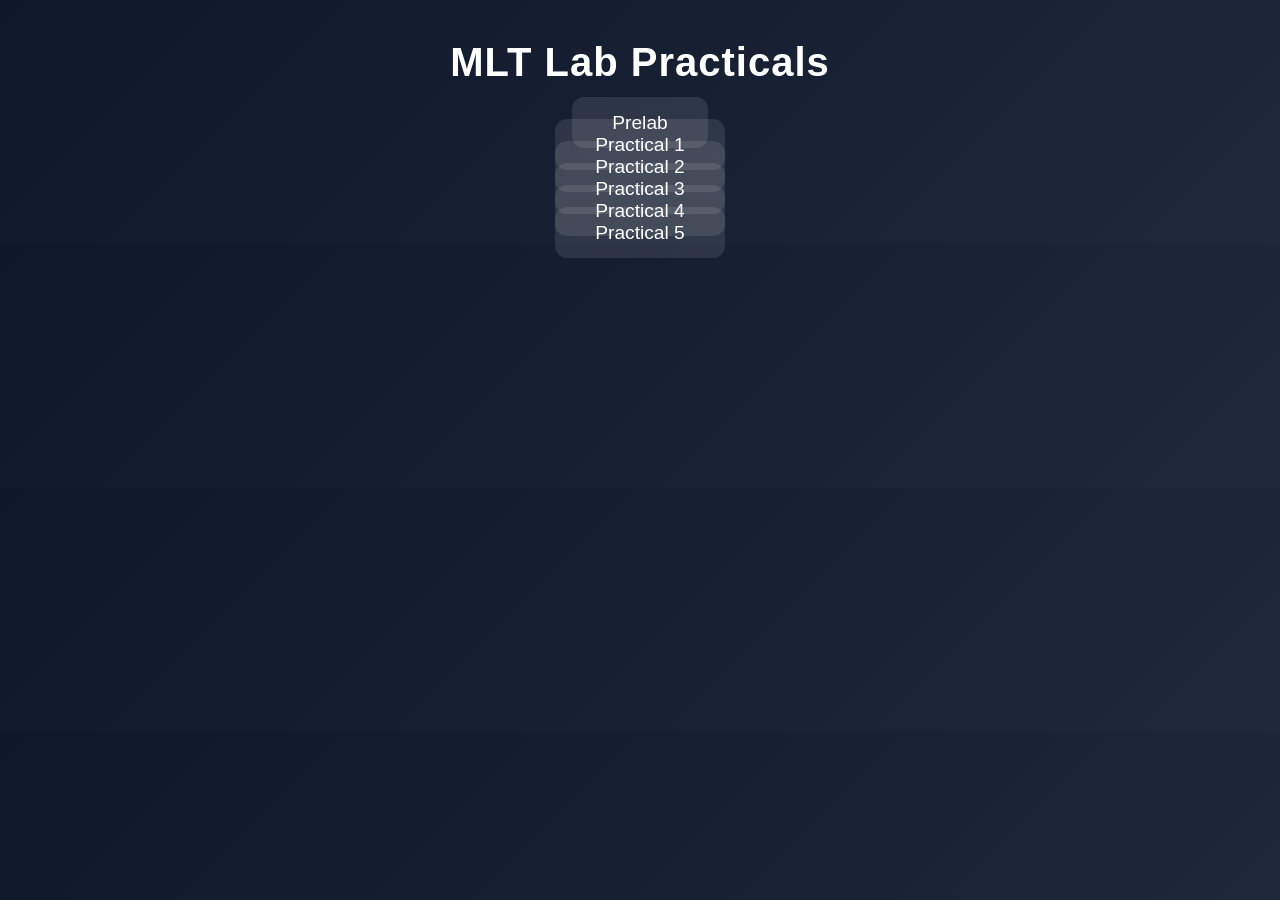
==== index.html @ eccd818d "Deploy practicals" ====
<!DOCTYPE html>
<html>
<head>
<title>MLT Lab</title>
<style>
    body {
        margin: 0;
        font-family: 'Segoe UI', sans-serif;
        background: linear-gradient(135deg, #0f172a, #1e293b);
        color: white;
        text-align: center;
    }

    h1 {
        margin-top: 40px;
        font-size: 2.5rem;
        letter-spacing: 1px;
    }

    .container {
        margin-top: 50px;
        display: flex;
        flex-direction: column;
        align-items: center;
        gap: 20px;
    }

    a {
        text-decoration: none;
        color: white;
        background: rgba(255, 255, 255, 0.1);
        padding: 15px 40px;
        border-radius: 12px;
        font-size: 1.2rem;
        transition: all 0.3s ease;
        backdrop-filter: blur(10px);
        width: 250px;
    }

    a:hover {
        background: #38bdf8;
        color: #0f172a;
        transform: scale(1.05);
        box-shadow: 0 10px 25px rgba(56, 189, 248, 0.4);
    }

    a:active {
        transform: scale(0.95);
    }
</style>
</head>

<body>

<h1>MLT Lab Practicals</h1>

<a href="Prelab/index.html">Prelab</a><br>
<a href="Practical_1/index.html">Practical 1</a><br>
<a href="Practical_2/index.html">Practical 2</a><br>
<a href="Practical_3/index.html">Practical 3</a><br>
<a href="Practical_04/index.html">Practical 4</a><br>
<a href="Practical_5/index.html">Practical 5</a><br>

</body>
</html>
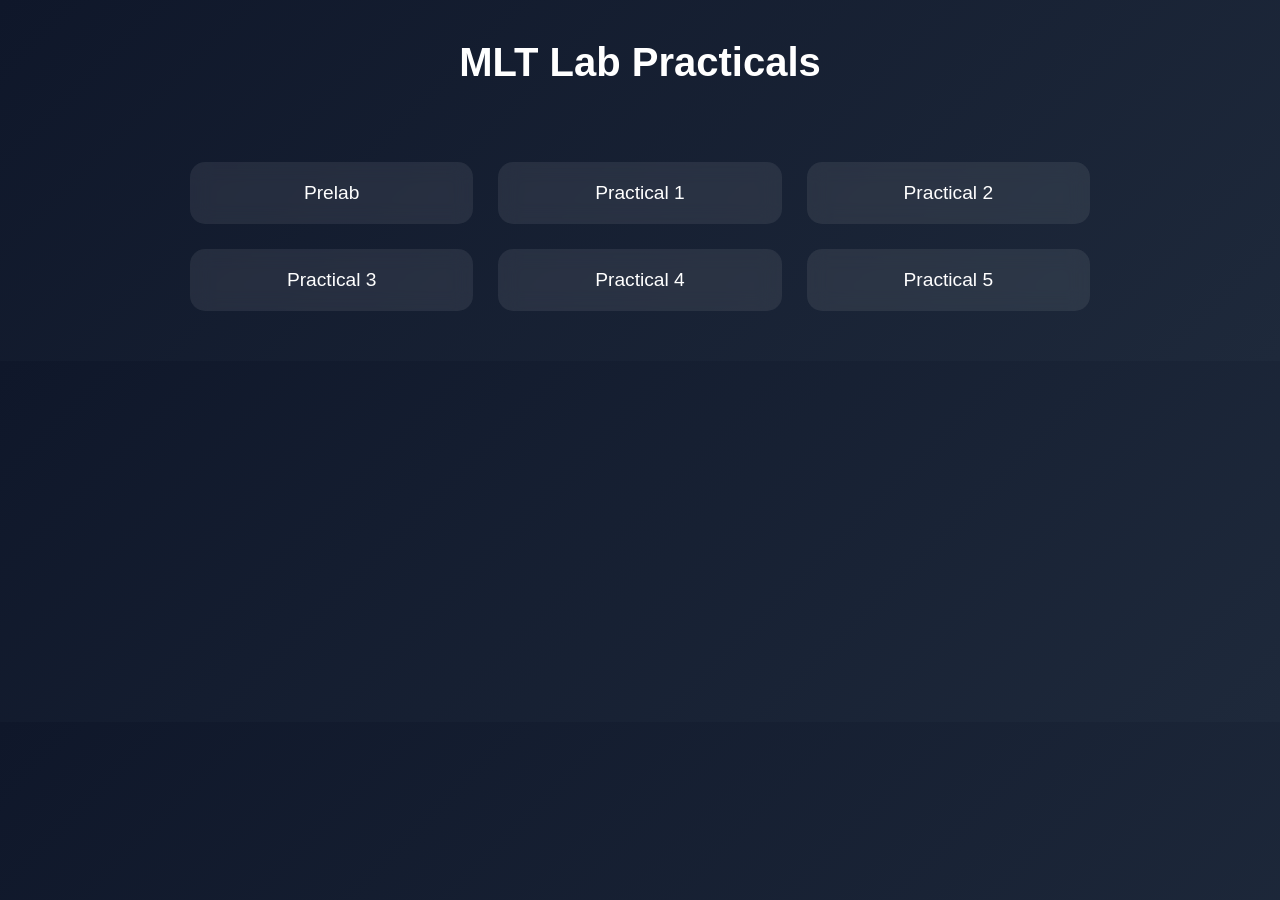
==== commit 07f67b72: "Deploy all practicals" ====
--- a/index.html
+++ b/index.html
@@ -2,45 +2,47 @@
 <html>
 <head>
 <title>MLT Lab</title>
+
 <style>
     body {
         margin: 0;
         font-family: 'Segoe UI', sans-serif;
         background: linear-gradient(135deg, #0f172a, #1e293b);
         color: white;
-        text-align: center;
     }
 
     h1 {
+        text-align: center;
         margin-top: 40px;
         font-size: 2.5rem;
-        letter-spacing: 1px;
     }
 
     .container {
-        margin-top: 50px;
-        display: flex;
-        flex-direction: column;
-        align-items: center;
-        gap: 20px;
+        display: grid;
+        grid-template-columns: repeat(auto-fit, minmax(220px, 1fr));
+        gap: 25px;
+        padding: 50px;
+        max-width: 900px;
+        margin: auto;
     }
 
     a {
+        display: block;
         text-decoration: none;
         color: white;
-        background: rgba(255, 255, 255, 0.1);
-        padding: 15px 40px;
-        border-radius: 12px;
+        background: rgba(255, 255, 255, 0.08);
+        padding: 20px;
+        border-radius: 15px;
+        text-align: center;
         font-size: 1.2rem;
         transition: all 0.3s ease;
         backdrop-filter: blur(10px);
-        width: 250px;
     }
 
     a:hover {
         background: #38bdf8;
         color: #0f172a;
-        transform: scale(1.05);
+        transform: translateY(-5px);
         box-shadow: 0 10px 25px rgba(56, 189, 248, 0.4);
     }
 
@@ -48,18 +50,21 @@
         transform: scale(0.95);
     }
 </style>
+
 </head>
 
 <body>
 
 <h1>MLT Lab Practicals</h1>
 
-<a href="Prelab/index.html">Prelab</a><br>
-<a href="Practical_1/index.html">Practical 1</a><br>
-<a href="Practical_2/index.html">Practical 2</a><br>
-<a href="Practical_3/index.html">Practical 3</a><br>
-<a href="Practical_04/index.html">Practical 4</a><br>
-<a href="Practical_5/index.html">Practical 5</a><br>
+<div class="container">
+    <a href="Prelab/index.html">Prelab</a>
+    <a href="Practical_1/index.html">Practical 1</a>
+    <a href="Practical_2/index.html">Practical 2</a>
+    <a href="Practical_3/index.html">Practical 3</a>
+    <a href="Practical_04/index.html">Practical 4</a>
+    <a href="Practical_5/index.html">Practical 5</a>
+</div>
 
 </body>
 </html>
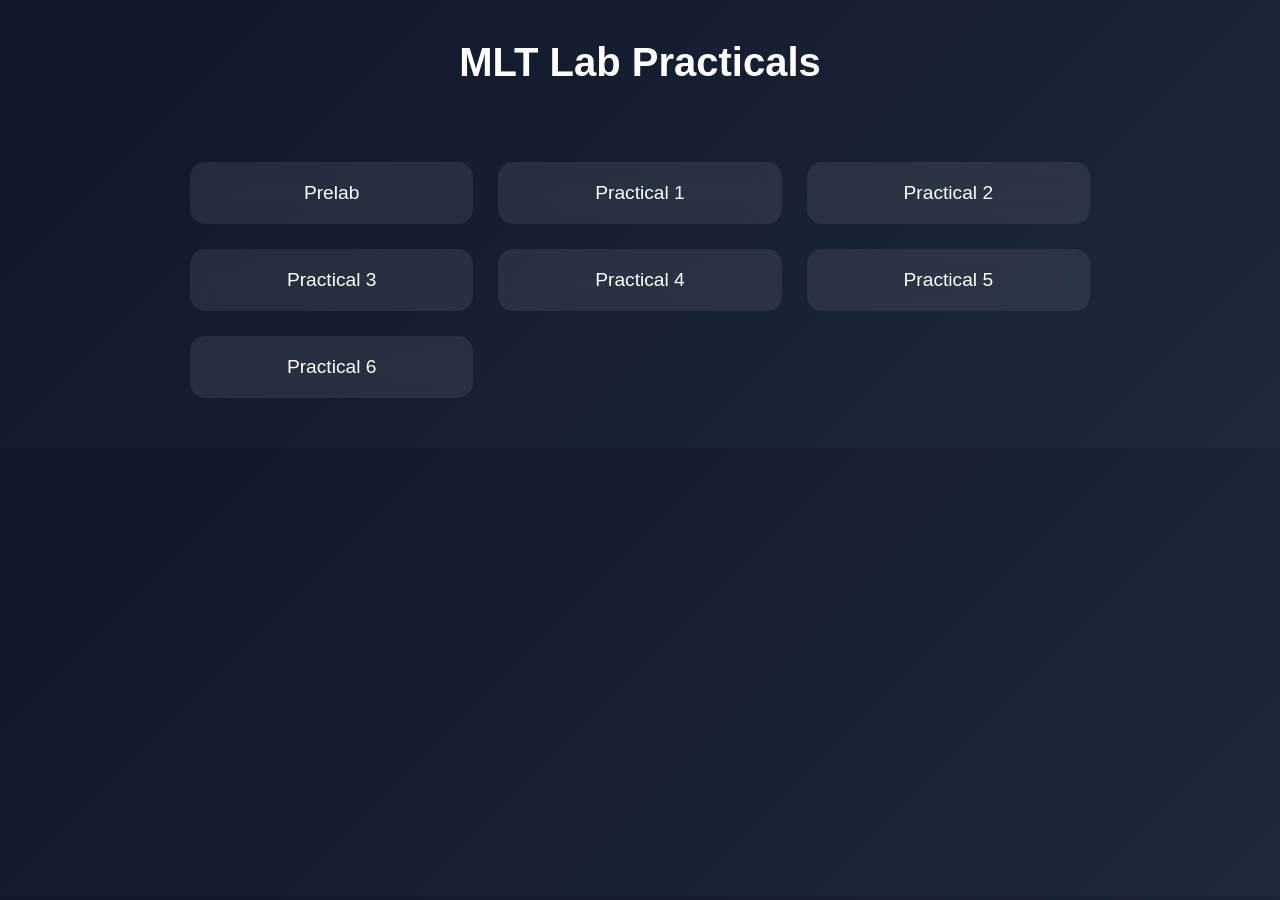
==== commit e76d421f: "P6 Completed" ====
--- a/index.html
+++ b/index.html
@@ -64,6 +64,7 @@
     <a href="Practical_3/index.html">Practical 3</a>
     <a href="Practical_04/index.html">Practical 4</a>
     <a href="Practical_5/index.html">Practical 5</a>
+    <a href="Practical_6/index.html">Practical 6</a>
 </div>
 
 </body>
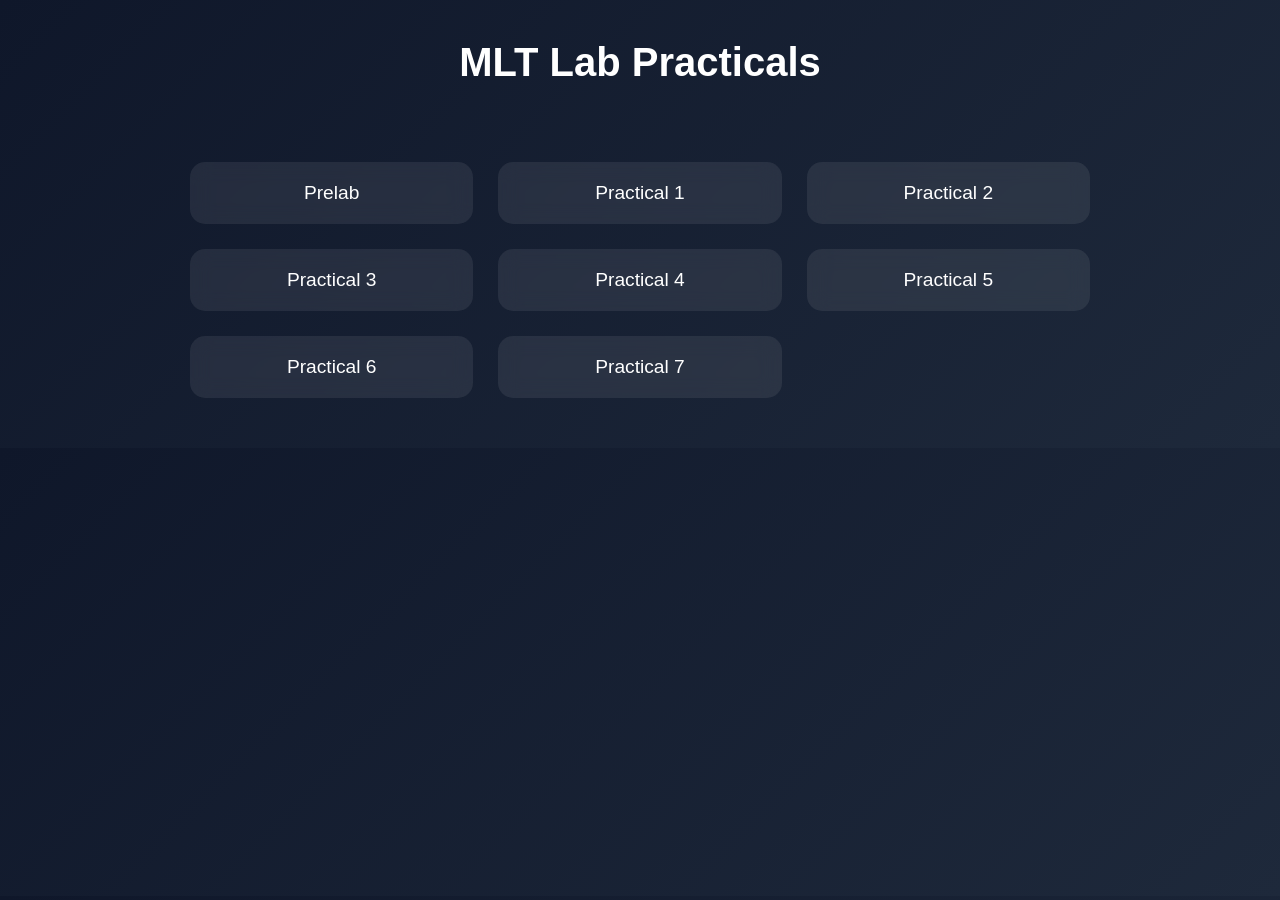
==== commit b70d8c7a: "P7 completed" ====
--- a/index.html
+++ b/index.html
@@ -65,6 +65,7 @@
     <a href="Practical_04/index.html">Practical 4</a>
     <a href="Practical_5/index.html">Practical 5</a>
     <a href="Practical_6/index.html">Practical 6</a>
+    <a href="Practical_7/index.html">Practical 7</a>
 </div>
 
 </body>
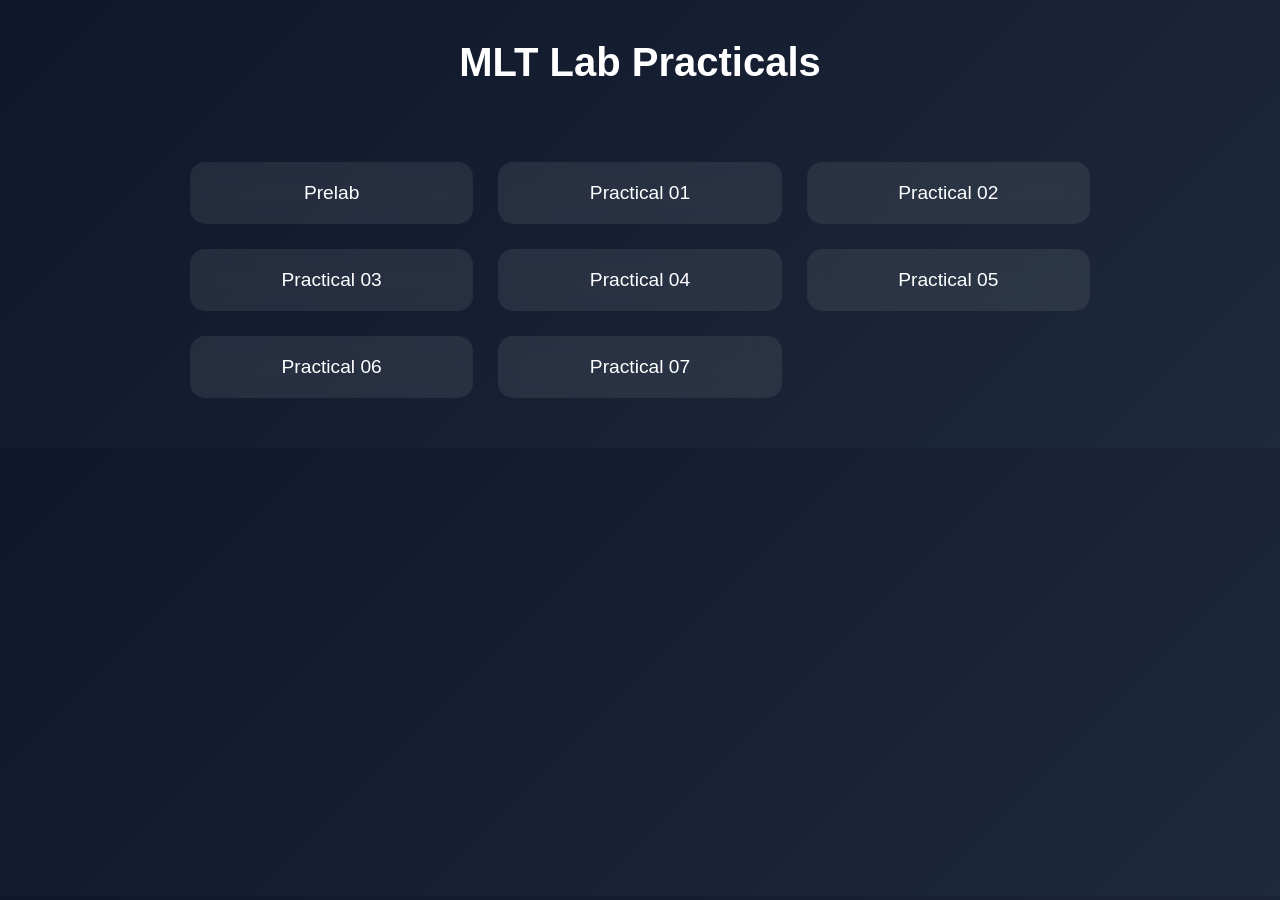
==== commit ab1ae438: "Practical 07 Completed" ====
--- a/index.html
+++ b/index.html
@@ -59,13 +59,13 @@
 
 <div class="container">
     <a href="Prelab/index.html">Prelab</a>
-    <a href="Practical_1/index.html">Practical 1</a>
-    <a href="Practical_2/index.html">Practical 2</a>
-    <a href="Practical_3/index.html">Practical 3</a>
-    <a href="Practical_04/index.html">Practical 4</a>
-    <a href="Practical_5/index.html">Practical 5</a>
-    <a href="Practical_6/index.html">Practical 6</a>
-    <a href="Practical_7/index.html">Practical 7</a>
+    <a href="Practical_1/index.html">Practical 01</a>
+    <a href="Practical_2/index.html">Practical 02</a>
+    <a href="Practical_3/index.html">Practical 03</a>
+    <a href="Practical_04/index.html">Practical 04</a>
+    <a href="Practical_5/index.html">Practical 05</a>
+    <a href="Practical_6/index.html">Practical 06</a>
+    <a href="Practical_7/index.html">Practical 07</a>
 </div>
 
 </body>
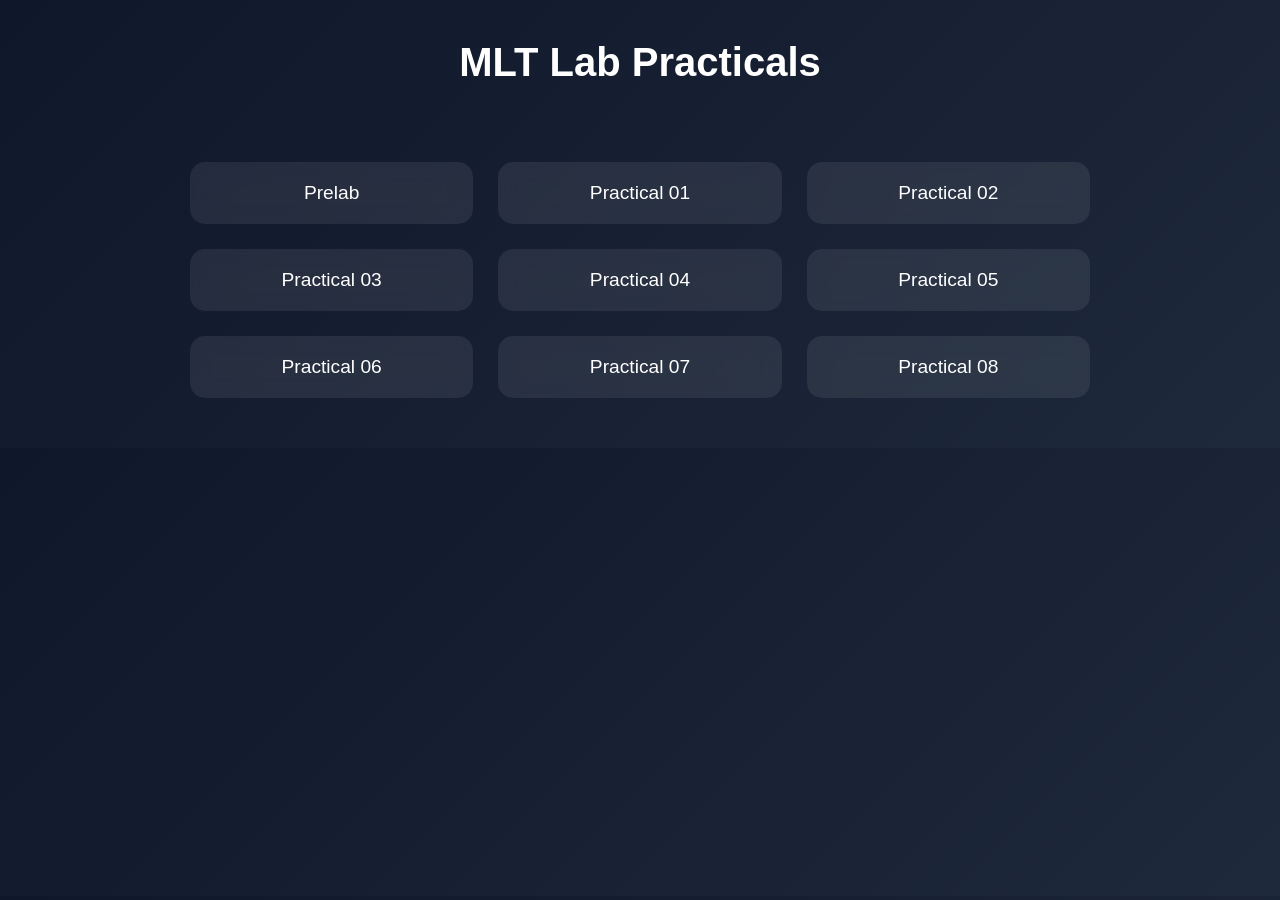
==== commit 636478c9: "Practical 08 completed" ====
--- a/index.html
+++ b/index.html
@@ -66,6 +66,7 @@
     <a href="Practical_5/index.html">Practical 05</a>
     <a href="Practical_6/index.html">Practical 06</a>
     <a href="Practical_7/index.html">Practical 07</a>
+    <a href="Practical_8/index.html">Practical 08</a>
 </div>
 
 </body>
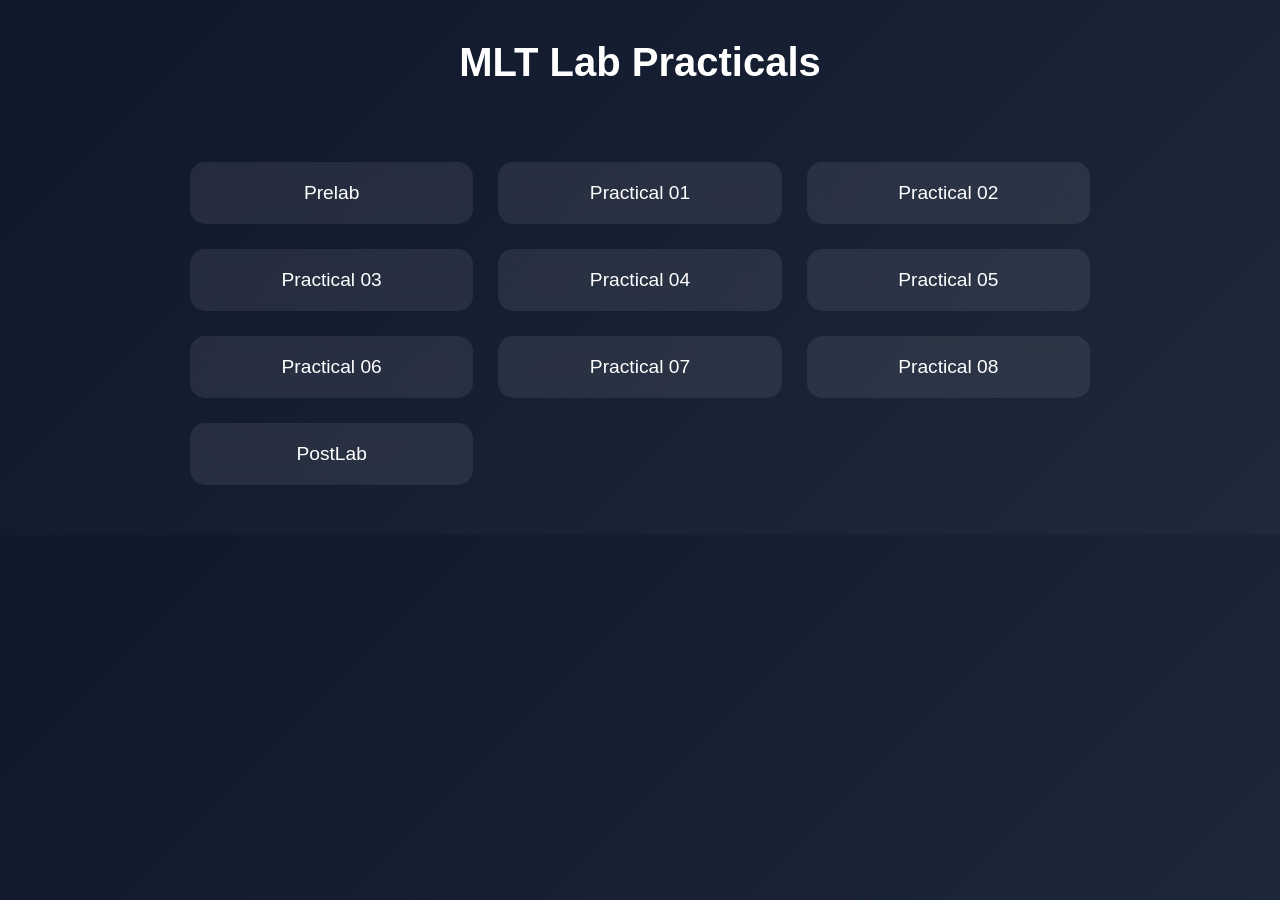
==== commit b17f0d26: "PostLab Completed" ====
--- a/index.html
+++ b/index.html
@@ -67,6 +67,7 @@
     <a href="Practical_6/index.html">Practical 06</a>
     <a href="Practical_7/index.html">Practical 07</a>
     <a href="Practical_8/index.html">Practical 08</a>
+    <a href="PostLab/index.html">PostLab</a>
 </div>
 
 </body>
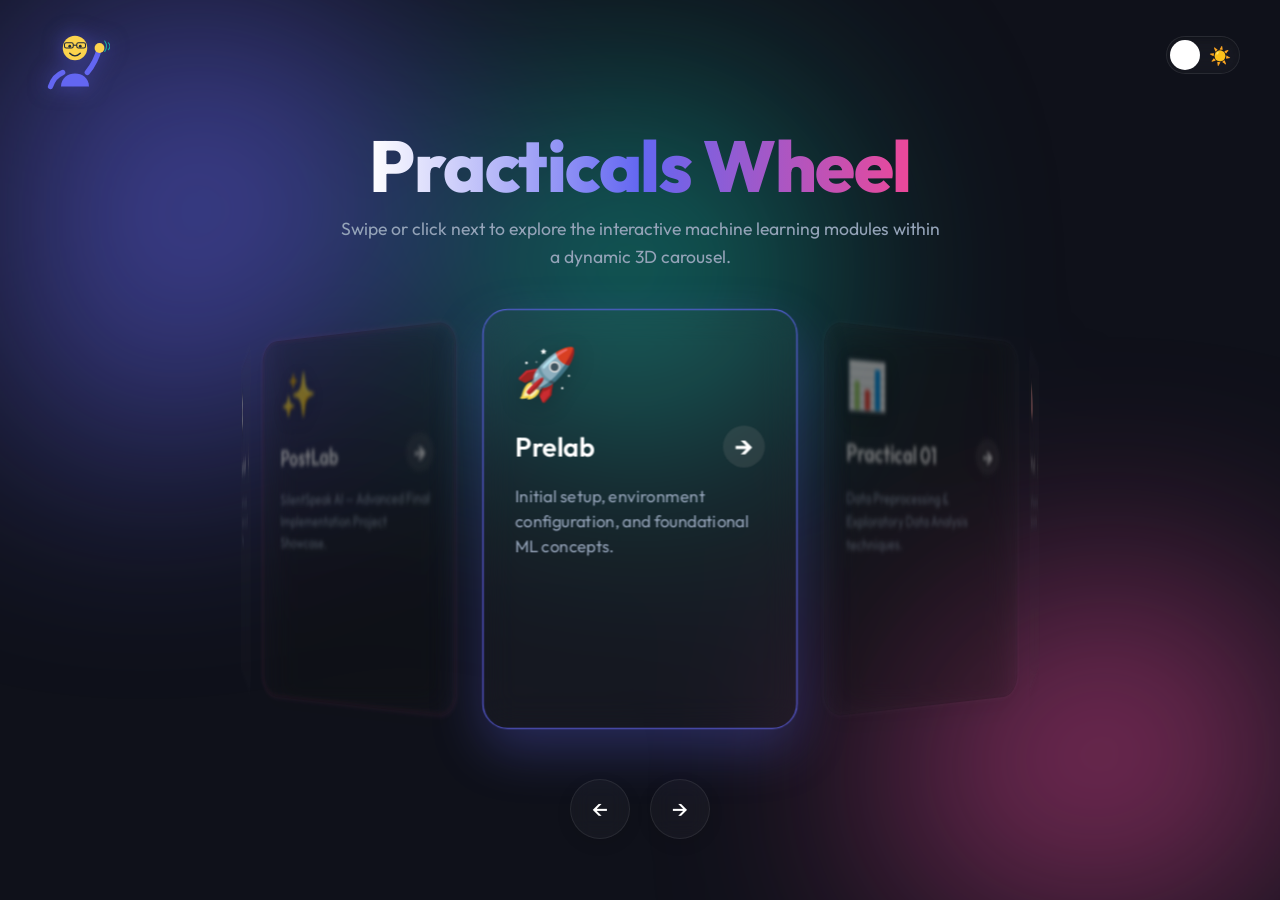
==== commit 00488ab1: "MLT Practicals Completed" ====
--- a/index.html
+++ b/index.html
@@ -1,74 +1,597 @@
 <!DOCTYPE html>
-<html>
+<html lang="en" data-theme="dark">
 <head>
-<title>MLT Lab</title>
-
-<style>
-    body {
-        margin: 0;
-        font-family: 'Segoe UI', sans-serif;
-        background: linear-gradient(135deg, #0f172a, #1e293b);
-        color: white;
-    }
-
-    h1 {
-        text-align: center;
-        margin-top: 40px;
-        font-size: 2.5rem;
-    }
-
-    .container {
-        display: grid;
-        grid-template-columns: repeat(auto-fit, minmax(220px, 1fr));
-        gap: 25px;
-        padding: 50px;
-        max-width: 900px;
-        margin: auto;
-    }
-
-    a {
-        display: block;
-        text-decoration: none;
-        color: white;
-        background: rgba(255, 255, 255, 0.08);
-        padding: 20px;
-        border-radius: 15px;
-        text-align: center;
-        font-size: 1.2rem;
-        transition: all 0.3s ease;
-        backdrop-filter: blur(10px);
-    }
-
-    a:hover {
-        background: #38bdf8;
-        color: #0f172a;
-        transform: translateY(-5px);
-        box-shadow: 0 10px 25px rgba(56, 189, 248, 0.4);
-    }
-
-    a:active {
-        transform: scale(0.95);
-    }
-</style>
-
+    <meta charset="UTF-8">
+    <meta name="viewport" content="width=device-width, initial-scale=1.0">
+    <title>MLT Lab Practicals</title>
+    <link rel="preconnect" href="https://fonts.googleapis.com">
+    <link rel="preconnect" href="https://fonts.gstatic.com" crossorigin>
+    <link href="https://fonts.googleapis.com/css2?family=Outfit:wght@300;400;600;800&display=swap" rel="stylesheet">
+    <style>
+        :root {
+            /* Dark Theme Variables */
+            --bg-dark: #0f111a;
+            --primary: #6366f1;
+            --secondary: #ec4899;
+            --accent: #14b8a6;
+            --glass-bg: rgba(255, 255, 255, 0.03);
+            --glass-border: rgba(255, 255, 255, 0.08);
+            --text-main: #ffffff;
+            --text-muted: #94a3b8;
+            --blob-mix: blend-mode: screen;
+        }
+
+        [data-theme="light"] {
+            /* Light Theme Variables */
+            --bg-dark: #f8fafc;
+            --primary: #4f46e5;
+            --secondary: #db2777;
+            --accent: #0d9488;
+            --glass-bg: rgba(255, 255, 255, 0.85);
+            --glass-border: rgba(0, 0, 0, 0.1);
+            --text-main: #0f172a;
+            --text-muted: #475569;
+            --blob-mix: blend-mode: multiply;
+        }
+
+        * {
+            margin: 0;
+            padding: 0;
+            box-sizing: border-box;
+            font-family: 'Outfit', sans-serif;
+        }
+
+        body {
+            background-color: var(--bg-dark);
+            color: var(--text-main);
+            min-height: 100vh;
+            overflow-x: hidden;
+            display: flex;
+            flex-direction: column;
+            align-items: center;
+            position: relative;
+            transition: background-color 0.5s ease, color 0.5s ease;
+        }
+
+        /* Top Navigation Bar */
+        .top-bar {
+            width: 100%;
+            padding: 20px 40px;
+            display: flex;
+            justify-content: space-between;
+            align-items: center;
+            z-index: 50;
+            position: relative;
+        }
+
+        /* Waving Man SVG Animation */
+        .waving-man {
+            width: 70px;
+            height: 70px;
+            filter: drop-shadow(0 0 10px rgba(99, 102, 241, 0.5));
+        }
+
+        .wave-arm {
+            transform-origin: 135px 150px;
+            animation: wave 2s infinite ease-in-out;
+        }
+        
+        @keyframes wave {
+            0%, 100% { transform: rotate(0deg); }
+            50% { transform: rotate(35deg); }
+        }
+
+        /* Theme Toggle Switch */
+        .theme-switch {
+            position: relative;
+            width: 74px;
+            height: 38px;
+        }
+        
+        .theme-switch input {
+            opacity: 0;
+            width: 0;
+            height: 0;
+        }
+        
+        .theme-slider {
+            position: absolute;
+            cursor: pointer;
+            top: 0; left: 0; right: 0; bottom: 0;
+            background-color: var(--glass-bg);
+            border: 1px solid var(--glass-border);
+            border-radius: 36px;
+            transition: .4s;
+            display: flex;
+            align-items: center;
+            justify-content: space-between;
+            padding: 0 8px;
+            backdrop-filter: blur(10px);
+            box-shadow: inset 0 2px 5px rgba(0,0,0,0.2);
+        }
+        
+        .theme-slider::before {
+            content: "";
+            position: absolute;
+            height: 30px; 
+            width: 30px;
+            left: 3px; 
+            bottom: 3px;
+            background-color: var(--text-main);
+            border-radius: 50%;
+            transition: transform 0.4s cubic-bezier(0.68, -0.55, 0.265, 1.55);
+            z-index: 2;
+        }
+        
+        input:checked + .theme-slider::before {
+            transform: translateX(36px);
+            background-color: var(--primary);
+        }
+        
+        .theme-icon { font-size: 1.1rem; z-index: 1; user-select: none; }
+
+        /* Animated Background Blobs */
+        .bg-blobs {
+            position: fixed;
+            top: 0; left: 0;
+            width: 100vw; height: 100vh;
+            z-index: -1;
+            overflow: hidden;
+            filter: blur(120px);
+            opacity: 0.55;
+            mix-blend-mode: var(--blob-mix);
+            transition: opacity 0.5s;
+        }
+
+        .blob {
+            position: absolute;
+            border-radius: 50%;
+            animation: float 20s infinite alternate cubic-bezier(0.4, 0, 0.2, 1);
+        }
+
+        .blob-1 {
+            width: 60vh; height: 60vh;
+            background: var(--primary);
+            top: -10vh; left: -10vw;
+            animation-delay: 0s;
+        }
+
+        .blob-2 {
+            width: 50vh; height: 50vh;
+            background: var(--secondary);
+            bottom: -15vh; right: -5vw;
+            animation-delay: -5s;
+        }
+
+        .blob-3 {
+            width: 40vh; height: 40vh;
+            background: var(--accent);
+            top: 30%; left: 50%;
+            transform: translate(-50%, -50%);
+            animation-delay: -10s;
+        }
+
+        @keyframes float {
+            0% { transform: translate(0, 0) scale(1); }
+            33% { transform: translate(10vw, -10vh) scale(1.1); }
+            66% { transform: translate(-5vw, 15vh) scale(0.9); }
+            100% { transform: translate(0, 0) scale(1); }
+        }
+
+        /* Header Styles */
+        header {
+            text-align: center;
+            margin-top: 1rem;
+            margin-bottom: 3rem;
+            z-index: 10;
+        }
+
+        h1 {
+            font-size: clamp(3rem, 6vw, 4.5rem);
+            font-weight: 800;
+            line-height: 1.1;
+            background: linear-gradient(to right, var(--text-main), var(--primary), var(--secondary));
+            -webkit-background-clip: text;
+            background-clip: text;
+            -webkit-text-fill-color: transparent;
+            margin-bottom: 10px;
+            display: inline-block;
+            letter-spacing: -0.02em;
+        }
+
+        p.subtitle {
+            font-size: 1.1rem;
+            color: var(--text-muted);
+            max-width: 600px;
+            margin: 0 auto;
+            line-height: 1.6;
+        }
+
+        /* 3D Wheel/Carousel */
+        .scene {
+            width: 300px;
+            height: 400px;
+            perspective: 1400px;
+            margin: 0 auto;
+            position: relative;
+            z-index: 10;
+        }
+
+        .carousel {
+            width: 100%;
+            height: 100%;
+            position: absolute;
+            transform-style: preserve-3d;
+            transition: transform 0.6s cubic-bezier(0.2, 0.8, 0.2, 1);
+            cursor: grab;
+        }
+
+        .carousel:active {
+            cursor: grabbing;
+        }
+
+        .card {
+            position: absolute;
+            width: 300px;
+            height: 400px;
+            left: 0;
+            top: 0;
+            background: var(--glass-bg);
+            border: 1px solid var(--glass-border);
+            border-radius: 24px;
+            padding: 30px;
+            text-decoration: none;
+            color: var(--text-main);
+            transition: opacity 0.4s, filter 0.4s, box-shadow 0.4s;
+            backdrop-filter: blur(16px);
+            -webkit-backdrop-filter: blur(16px);
+            display: flex;
+            flex-direction: column;
+            gap: 15px;
+            box-shadow: 0 10px 30px rgba(0,0,0,0.1);
+            transform-style: preserve-3d;
+            backface-visibility: hidden;
+            -webkit-user-drag: none;
+            user-select: none;
+        }
+
+        /* Fix links inside draggable */
+        .card * {
+            pointer-events: none;
+        }
+
+        /* Activate link only on active card */
+        .card.active {
+            pointer-events: auto;
+        }
+        .card.active * {
+            pointer-events: auto;
+        }
+
+        .card-icon {
+            font-size: 3rem;
+            margin-bottom: 5px;
+            display: inline-block;
+            transform: translateZ(30px);
+            filter: drop-shadow(0 5px 10px rgba(0,0,0,0.2));
+        }
+
+        .card-title {
+            font-size: 1.6rem;
+            font-weight: 600;
+            display: flex;
+            align-items: center;
+            justify-content: space-between;
+            transform: translateZ(20px);
+        }
+
+        .card-arrow {
+            width: 40px;
+            height: 40px;
+            border-radius: 50%;
+            background: rgba(128,128,128,0.2);
+            display: flex;
+            align-items: center;
+            justify-content: center;
+            transition: all 0.3s;
+        }
+
+        .card.active:hover .card-arrow {
+            background: var(--text-main);
+            color: var(--bg-dark);
+            transform: translateX(5px);
+            box-shadow: 0 0 15px var(--text-main);
+        }
+
+        .card-desc {
+            font-size: 1rem;
+            color: var(--text-muted);
+            line-height: 1.5;
+            transform: translateZ(10px);
+        }
+
+        /* Controls Navigation */
+        .controls {
+            display: flex;
+            gap: 20px;
+            margin-top: 60px;
+            z-index: 20;
+            margin-bottom: 50px;
+        }
+
+        .nav-btn {
+            background: var(--glass-bg);
+            border: 1px solid var(--glass-border);
+            color: var(--text-main);
+            width: 60px;
+            height: 60px;
+            border-radius: 50%;
+            cursor: pointer;
+            font-size: 1.5rem;
+            display: flex;
+            align-items: center;
+            justify-content: center;
+            backdrop-filter: blur(10px);
+            transition: all 0.3s cubic-bezier(0.175, 0.885, 0.32, 1.275);
+            box-shadow: 0 5px 15px rgba(0,0,0,0.1);
+        }
+
+        .nav-btn:hover {
+            background: var(--primary);
+            color: white;
+            transform: scale(1.15);
+            box-shadow: 0 10px 25px rgba(99, 102, 241, 0.4);
+        }
+
+        .nav-btn:active {
+            transform: scale(0.95);
+        }
+
+        /* Highlight special cards */
+        .card.pre { border-color: rgba(99, 102, 241, 0.5); }
+        .card.post { border-color: rgba(236, 72, 153, 0.5); }
+        
+        .card.active { border-color: var(--primary); box-shadow: 0 20px 50px rgba(99, 102, 241, 0.3); }
+
+    </style>
 </head>
-
 <body>
 
-<h1>MLT Lab Practicals</h1>
-
-<div class="container">
-    <a href="Prelab/index.html">Prelab</a>
-    <a href="Practical_1/index.html">Practical 01</a>
-    <a href="Practical_2/index.html">Practical 02</a>
-    <a href="Practical_3/index.html">Practical 03</a>
-    <a href="Practical_04/index.html">Practical 04</a>
-    <a href="Practical_5/index.html">Practical 05</a>
-    <a href="Practical_6/index.html">Practical 06</a>
-    <a href="Practical_7/index.html">Practical 07</a>
-    <a href="Practical_8/index.html">Practical 08</a>
-    <a href="PostLab/index.html">PostLab</a>
-</div>
-
+    <div class="bg-blobs">
+        <div class="blob blob-1"></div>
+        <div class="blob blob-2"></div>
+        <div class="blob blob-3"></div>
+    </div>
+
+    <!-- Top Bar: Waving Man & Theme Toggle -->
+    <div class="top-bar">
+        <div class="waving-man">
+            <svg viewBox="0 0 200 200" width="100%" height="100%">
+                <!-- Body -->
+                <path d="M 60,190 C 60,140 140,140 140,190 Z" fill="var(--primary)" />
+                <!-- Head -->
+                <circle cx="100" cy="80" r="35" fill="#fcd34d" />
+                <!-- Eyes -->
+                <circle cx="85" cy="75" r="4" fill="#1e293b" />
+                <circle cx="115" cy="75" r="4" fill="#1e293b" />
+                <!-- Glasses -->
+                <rect x="70" y="65" width="25" height="15" rx="5" fill="none" stroke="#1e293b" stroke-width="3"/>
+                <rect x="105" y="65" width="25" height="15" rx="5" fill="none" stroke="#1e293b" stroke-width="3"/>
+                <line x1="95" y1="72" x2="105" y2="72" stroke="#1e293b" stroke-width="3"/>
+                <!-- Smile -->
+                <path d="M 85,95 Q 100,110 115,95" fill="none" stroke="#1e293b" stroke-width="4" stroke-linecap="round"/>
+                <!-- Left Arm -->
+                <path d="M 65,150 Q 40,160 30,190" fill="none" stroke="var(--primary)" stroke-width="15" stroke-linecap="round"/>
+                <!-- Right Arm (Waving) -->
+                <g class="wave-arm">
+                    <path d="M 135,150 Q 160,120 170,80" fill="none" stroke="var(--primary)" stroke-width="15" stroke-linecap="round"/>
+                    <circle cx="170" cy="80" r="14" fill="#fcd34d" /> <!-- Hand -->
+                    <!-- Motion Lines -->
+                    <path d="M 185,60 Q 195,75 185,90" fill="none" stroke="var(--accent)" stroke-width="3" stroke-linecap="round"/>
+                    <path d="M 195,65 Q 205,75 195,85" fill="none" stroke="var(--accent)" stroke-width="3" stroke-linecap="round"/>
+                </g>
+            </svg>
+        </div>
+
+        <label class="theme-switch">
+            <input type="checkbox" id="themeToggle">
+            <span class="theme-slider">
+                <span class="theme-icon">🌙</span>
+                <span class="theme-icon">☀️</span>
+            </span>
+        </label>
+    </div>
+
+    <header>
+        <h1>Practicals Wheel</h1>
+        <p class="subtitle">Swipe or click next to explore the interactive machine learning modules within a dynamic 3D carousel.</p>
+    </header>
+
+    <!-- 3D Wheel/Carousel Layout -->
+    <div class="scene">
+        <div class="carousel" id="carousel">
+            <a href="Prelab/index.html" class="card pre">
+                <div class="card-icon">🚀</div>
+                <div class="card-title">Prelab<div class="card-arrow">→</div></div>
+                <div class="card-desc">Initial setup, environment configuration, and foundational ML concepts.</div>
+            </a>
+            <a href="Practical_1/index.html" class="card">
+                <div class="card-icon">📊</div>
+                <div class="card-title">Practical 01<div class="card-arrow">→</div></div>
+                <div class="card-desc">Data Preprocessing & Exploratory Data Analysis techniques.</div>
+            </a>
+            <a href="Practical_2/index.html" class="card">
+                <div class="card-icon">🧠</div>
+                <div class="card-title">Practical 02<div class="card-arrow">→</div></div>
+                <div class="card-desc">Linear Regression and Predictive Modeling implementations.</div>
+            </a>
+            <a href="Practical_3/index.html" class="card">
+                <div class="card-icon">🌳</div>
+                <div class="card-title">Practical 03<div class="card-arrow">→</div></div>
+                <div class="card-desc">Decision Trees and Random Forests Implementation details.</div>
+            </a>
+            <a href="Practical_04/index.html" class="card">
+                <div class="card-icon">🗂️</div>
+                <div class="card-title">Practical 04<div class="card-arrow">→</div></div>
+                <div class="card-desc">Advanced Clustering Algorithms: K-Means and Hierarchical.</div>
+            </a>
+            <a href="Practical_5/index.html" class="card">
+                <div class="card-icon">🌐</div>
+                <div class="card-title">Practical 05<div class="card-arrow">→</div></div>
+                <div class="card-desc">Support Vector Machines (SVM) for complex Classification tasks.</div>
+            </a>
+            <a href="Practical_6/index.html" class="card">
+                <div class="card-icon">🤖</div>
+                <div class="card-title">Practical 06<div class="card-arrow">→</div></div>
+                <div class="card-desc">Introduction to Deep Neural Networks and Perceptrons.</div>
+            </a>
+            <a href="Practical_7/index.html" class="card">
+                <div class="card-icon">👁️</div>
+                <div class="card-title">Practical 07<div class="card-arrow">→</div></div>
+                <div class="card-desc">Computer Vision: Advanced Image Classification Basics.</div>
+            </a>
+            <a href="Practical_8/index.html" class="card">
+                <div class="card-icon">💬</div>
+                <div class="card-title">Practical 08<div class="card-arrow">→</div></div>
+                <div class="card-desc">State of the art Natural Language Processing (NLP) Techniques.</div>
+            </a>
+            <a href="PostLab/index.html" class="card post">
+                <div class="card-icon">✨</div>
+                <div class="card-title">PostLab<div class="card-arrow">→</div></div>
+                <div class="card-desc">SilentSpeak AI — Advanced Final Implementation Project Showcase.</div>
+            </a>
+        </div>
+    </div>
+
+    <!-- Prev / Next Controls -->
+    <div class="controls">
+        <button class="nav-btn" id="prevBtn" title="Previous">←</button>
+        <button class="nav-btn" id="nextBtn" title="Next">→</button>
+    </div>
+
+    <script>
+        // Theme Toggle Logic
+        const themeToggle = document.getElementById('themeToggle');
+        themeToggle.addEventListener('change', (e) => {
+            document.documentElement.setAttribute('data-theme', e.target.checked ? 'light' : 'dark');
+        });
+
+        // 3D Carousel Logic
+        const carousel = document.getElementById('carousel');
+        const cards = document.querySelectorAll('.card');
+        const total = cards.length;
+        const theta = 360 / total;
+        // Calculate radius to perfectly fit cards in a circle (Width: 300px + some gap)
+        const radius = Math.round((300 / 2) / Math.tan(Math.PI / total)) + 60;
+
+        let selectedIndex = 0;
+
+        function rotateCarousel() {
+            const angle = selectedIndex * -theta;
+            carousel.style.transform = `translateZ(${-radius}px) rotateY(${angle}deg)`;
+            
+            // Normalize index to 0 -> total-1 bounds
+            const clampIndex = ((selectedIndex % total) + total) % total;
+
+            cards.forEach((card, index) => {
+                // Determine shortest distance around the wheel
+                let diff = Math.abs(clampIndex - index);
+                if (diff > total / 2) {
+                    diff = total - diff;
+                }
+
+                // Apply styles based on distance from center
+                if (diff === 0) {
+                    card.classList.add('active');
+                    card.style.opacity = '1';
+                    card.style.filter = 'brightness(1) blur(0px)';
+                    card.style.transform = `rotateY(${index * theta}deg) translateZ(${radius}px) scale(1.05)`;
+                } else {
+                    card.classList.remove('active');
+                    const opacityStr = Math.max(0.2, 1 - (diff * 0.25));
+                    card.style.opacity = opacityStr.toString();
+                    card.style.filter = `brightness(0.6) blur(${diff * 2}px)`;
+                    card.style.transform = `rotateY(${index * theta}deg) translateZ(${radius}px) scale(1)`;
+                }
+            });
+        }
+
+        // Initialize Carousel
+        cards.forEach((card, i) => {
+            card.style.transform = `rotateY(${i * theta}deg) translateZ(${radius}px)`;
+        });
+        
+        // Wait a small tick so initial transform completes without jump, then set Z
+        setTimeout(() => rotateCarousel(), 50);
+
+        // Buttons
+        document.getElementById('prevBtn').addEventListener('click', () => {
+            selectedIndex--;
+            rotateCarousel();
+        });
+
+        document.getElementById('nextBtn').addEventListener('click', () => {
+            selectedIndex++;
+            rotateCarousel();
+        });
+
+        // Swipe & Drag Gestures
+        let isDragging = false;
+        let startX = 0;
+        let moveX = 0;
+
+        // Mouse Events
+        carousel.addEventListener('mousedown', e => {
+            isDragging = true;
+            startX = e.pageX;
+            // Prevent default drag of 'a' link elements
+            e.preventDefault(); 
+        });
+        
+        window.addEventListener('mouseup', () => { 
+            if(!isDragging) return;
+            isDragging = false;
+            
+            // Snap to next/prev if dragged enough
+            if (moveX > 60) selectedIndex--;
+            else if (moveX < -60) selectedIndex++;
+            
+            moveX = 0;
+            rotateCarousel();
+        });
+        
+        window.addEventListener('mousemove', e => {
+            if(!isDragging) return;
+            moveX = e.pageX - startX;
+            // Immediate feedback drag rotation
+            const dragAngle = (moveX / 300) * theta;
+            const angle = selectedIndex * -theta + dragAngle;
+            carousel.style.transform = `translateZ(${-radius}px) rotateY(${angle}deg)`;
+        });
+
+        // Touch Events for Mobile
+        carousel.addEventListener('touchstart', e => {
+            isDragging = true;
+            startX = e.touches[0].pageX;
+        }, {passive: true});
+        
+        window.addEventListener('touchend', () => { 
+            if(!isDragging) return;
+            isDragging = false;
+            if (moveX > 60) selectedIndex--;
+            else if (moveX < -60) selectedIndex++;
+            moveX = 0;
+            rotateCarousel();
+        });
+        
+        window.addEventListener('touchmove', e => {
+            if(!isDragging) return;
+            moveX = e.touches[0].pageX - startX;
+            const dragAngle = (moveX / 300) * theta;
+            const angle = selectedIndex * -theta + dragAngle;
+            carousel.style.transform = `translateZ(${-radius}px) rotateY(${angle}deg)`;
+        }, {passive: true});
+
+    </script>
 </body>
 </html>
